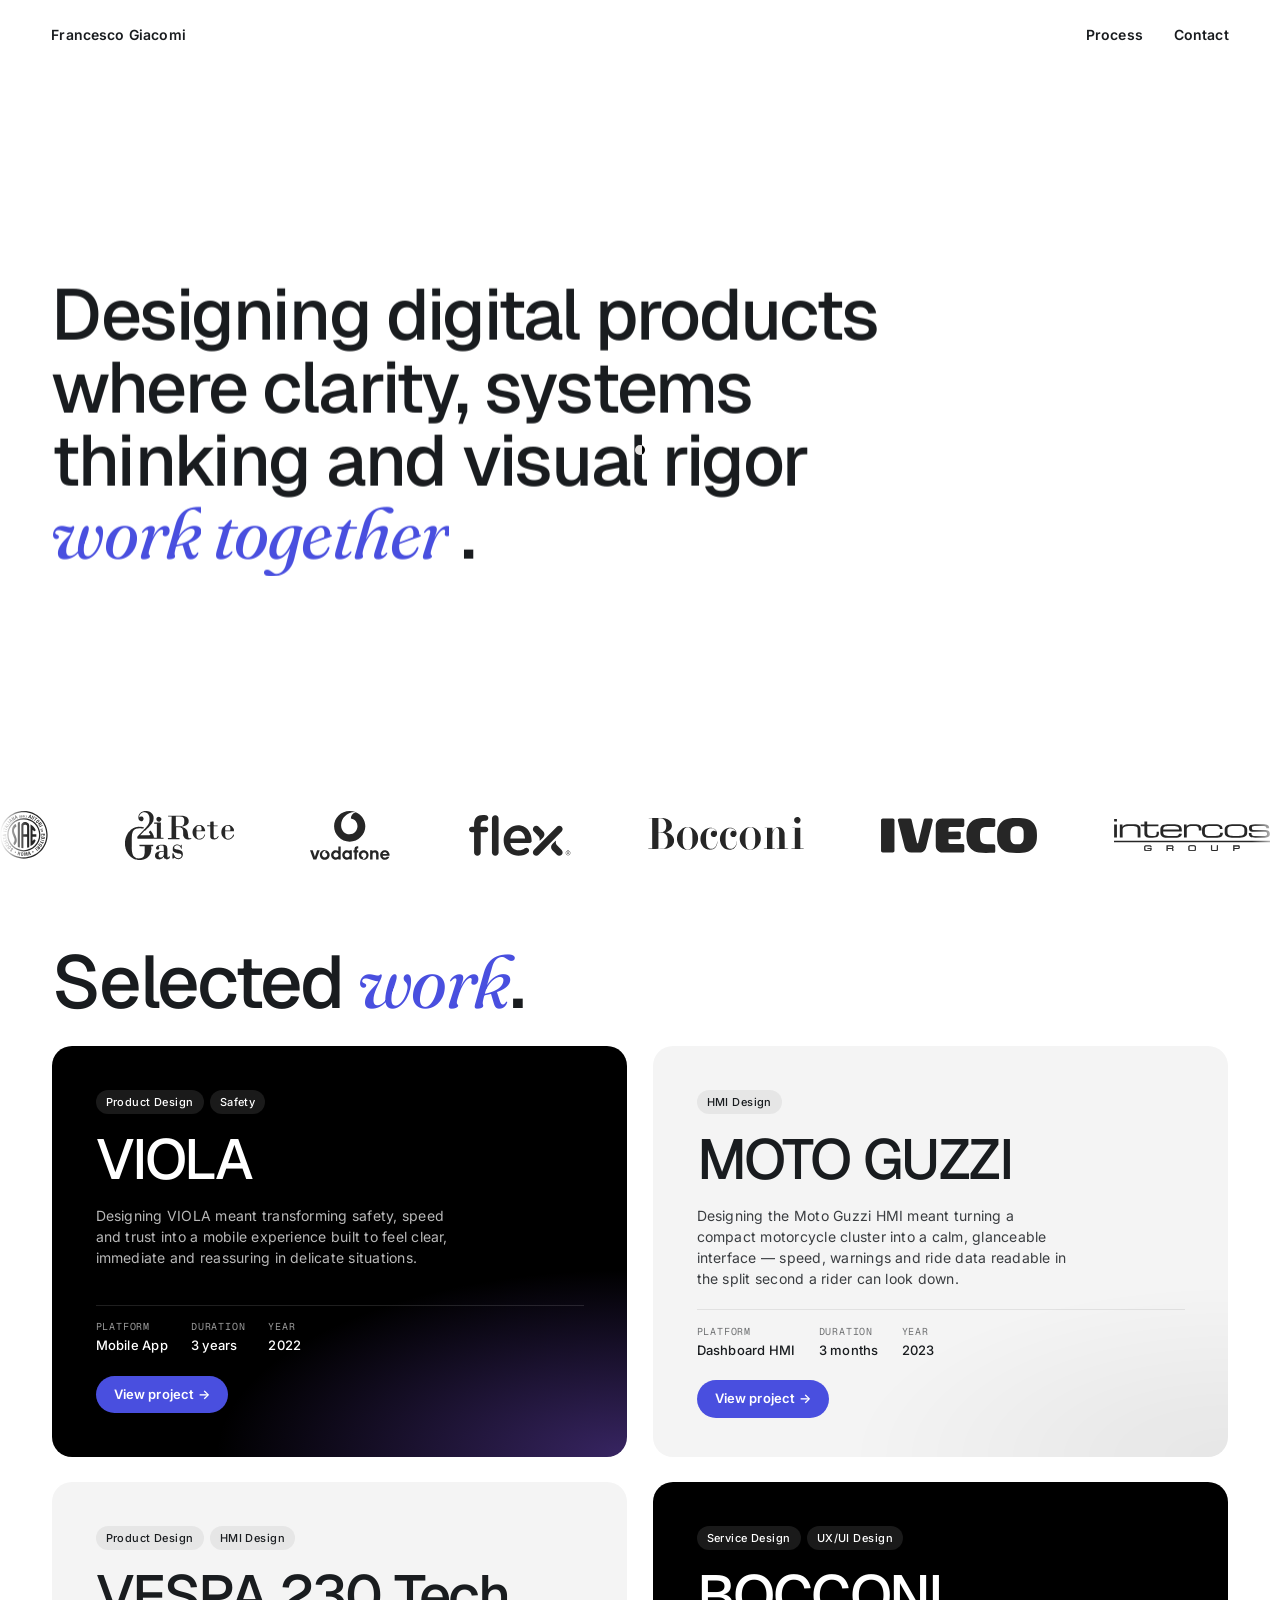
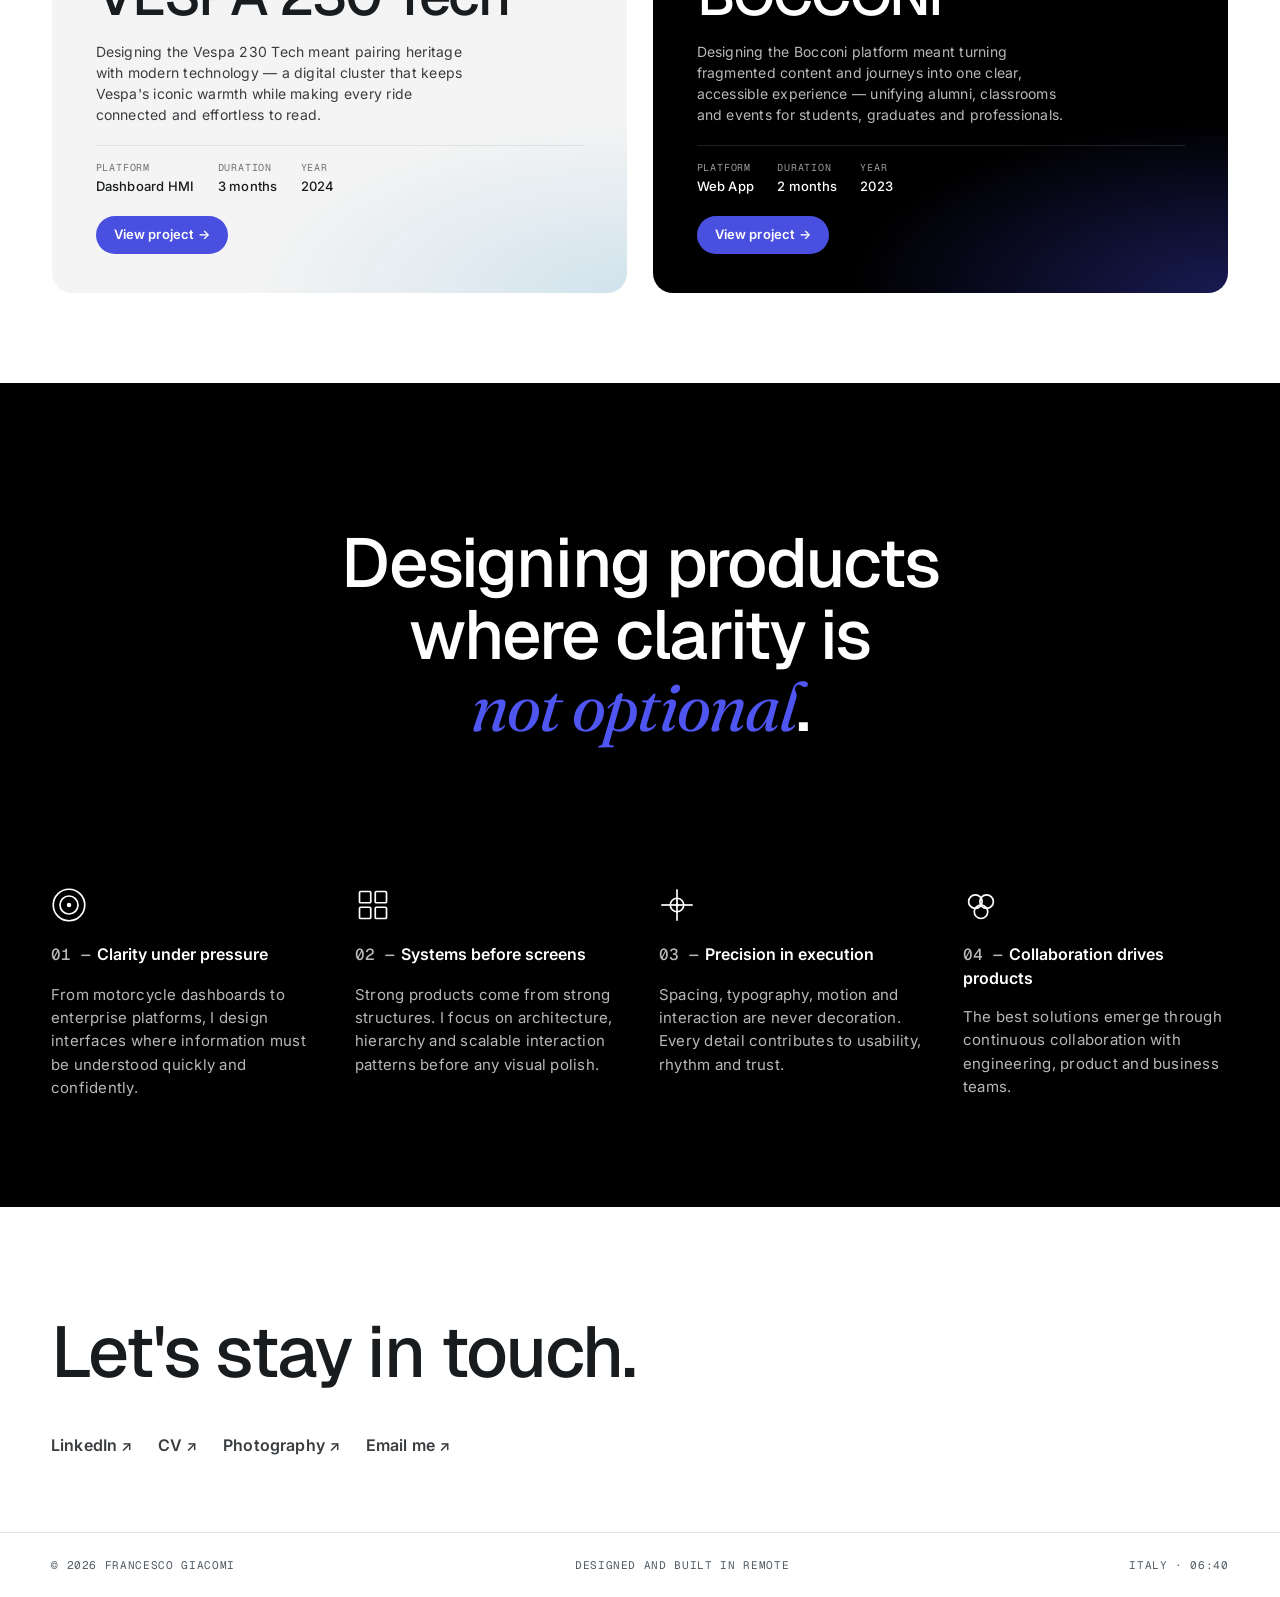
==== index.html @ 3ba77391 "VIOLA: keep title parallax, align block to context left margin, cache-bust CSS https://claude.ai/cod" ====
<!doctype html>
<html lang="en">
<head>
  <meta charset="utf-8" />
  <meta name="viewport" content="width=device-width, initial-scale=1, viewport-fit=cover" />
  <meta name="theme-color" content="#FFFFFF" />
  <title>Francesco Giacomi — Product & UX/UI Designer</title>
  <meta name="description" content="Francesco Giacomi — Product, UX & UI Designer. Designing digital products where clarity, systems thinking and visual rigor work together." />
  <link rel="preconnect" href="https://fonts.googleapis.com" />
  <link rel="preconnect" href="https://fonts.gstatic.com" crossorigin />
  <link href="https://fonts.googleapis.com/css2?family=Geist:wght@400;500;600;700&family=Geist+Mono:wght@400;500;600&family=Inter:wght@400;500;600;700&family=Fraunces:ital,opsz,wght@1,9..144,400;1,9..144,500&display=swap" rel="stylesheet" />
  <link rel="stylesheet" href="assets/css/styles.css?v=3" />
</head>
<body>
  <div class="cursor" id="cursor" aria-hidden="true">
    <span class="cursor__dot"></span>
    <span class="cursor__ring"></span>
  </div>

  <a class="skip-link" href="#work">Skip to content</a>

  <header class="site-header">
    <a class="brand" href="#top" data-cursor="hover">Francesco Giacomi</a>

    <nav class="nav" aria-label="Primary">
      <a href="#about" data-cursor="hover">Process</a>
      <a href="#contact" data-cursor="hover">Contact</a>
    </nav>
  </header>

  <main id="top">

    <!-- ========== HERO (titolo + clients + scroll indicator) ========== -->
    <section class="hero" aria-labelledby="hero-title">
      <div class="hero__top">
        <h1 class="hero__title" id="hero-title" data-reveal>
          <span class="line">
            <span class="word" style="--i:0"><span class="word__inner">Designing</span></span>
            <span class="word" style="--i:1"><span class="word__inner">digital</span></span>
            <span class="word" style="--i:2"><span class="word__inner">products</span></span>
          </span>
          <span class="line">
            <span class="word" style="--i:3"><span class="word__inner">where</span></span>
            <span class="word" style="--i:4"><span class="word__inner">clarity,</span></span>
            <span class="word" style="--i:5"><span class="word__inner">systems</span></span>
          </span>
          <span class="line">
            <span class="word" style="--i:6"><span class="word__inner">thinking</span></span>
            <span class="word" style="--i:7"><span class="word__inner">and</span></span>
            <span class="word" style="--i:8"><span class="word__inner">visual</span></span>
            <span class="word" style="--i:9"><span class="word__inner">rigor</span></span>
          </span>
          <span class="line">
            <em>
              <span class="word" style="--i:10"><span class="word__inner">work</span></span>
              <span class="word" style="--i:11"><span class="word__inner">together</span></span>
            </em><span class="word" style="--i:12"><span class="word__inner">.</span></span>
          </span>
        </h1>
      </div>

      <!-- Clients ticker — first list is the canonical one (a11y),
           the second is aria-hidden duplicate that powers the seamless loop. -->
      <div class="clients" aria-label="Selected clients">
        <div class="clients__track">
          <ul class="clients__list">
            <li data-client="siae"><span>SIAE</span></li>
            <li data-client="2i-rete-gas"><span>2i Rete Gas</span></li>
            <li data-client="vodafone"><span>Vodafone</span></li>
            <li data-client="flex"><span>Flex</span></li>
            <li data-client="bocconi"><span>Bocconi</span></li>
            <li data-client="iveco"><span>IVECO</span></li>
            <li data-client="intercos"><span>Intercos</span></li>
            <li data-client="piaggio"><span>Piaggio</span></li>
            <li data-client="ferrari"><span>Ferrari</span></li>
          </ul>
          <ul class="clients__list" aria-hidden="true">
            <li data-client="siae"><span>SIAE</span></li>
            <li data-client="2i-rete-gas"><span>2i Rete Gas</span></li>
            <li data-client="vodafone"><span>Vodafone</span></li>
            <li data-client="flex"><span>Flex</span></li>
            <li data-client="bocconi"><span>Bocconi</span></li>
            <li data-client="iveco"><span>IVECO</span></li>
            <li data-client="intercos"><span>Intercos</span></li>
            <li data-client="piaggio"><span>Piaggio</span></li>
            <li data-client="ferrari"><span>Ferrari</span></li>
          </ul>
        </div>
      </div>
    </section>

    <!-- ========== SELECTED WORKS — sticky title, cards scroll past ========== -->
    <section class="section section--works" id="work" aria-labelledby="works-title">
      <header class="works__head">
        <h2 class="works__title" id="works-title" data-reveal>
          Selected <em>work</em>.
        </h2>
      </header>

      <ul class="works" role="list">
        <li class="work work--dark work--viola work--reveal" data-reveal>
          <a class="work__link" href="projects/viola.html" data-cursor="hover">
            <div class="work__content">
              <div class="work__head">
                <div class="work__chips">
                  <span class="work__chip">Product Design</span>
                  <span class="work__chip">Safety</span>
                </div>
                <h3 class="work__title">VIOLA</h3>
                <p class="work__desc">
                  Designing VIOLA meant transforming safety, speed and
                  trust into a mobile experience built to feel clear,
                  immediate and reassuring in delicate situations.
                </p>
              </div>
              <div class="work__foot">
                <dl class="work__meta">
                  <div><dt>Platform</dt><dd>Mobile App</dd></div>
                  <div><dt>Duration</dt><dd>3 years</dd></div>
                  <div><dt>Year</dt><dd>2022</dd></div>
                </dl>
                <span class="work__cta">View project →</span>
              </div>
            </div>
            <div class="work__device work__device--reveal" aria-hidden="true">
              <span class="reveal-glow"></span>
              <img src="assets/img/projects/viola-3d.webp" alt="" class="reveal-img" />
            </div>
          </a>
        </li>

        <li class="work work--light work--guzzi work--reveal" data-reveal>
          <a class="work__link" href="#" data-cursor="hover">
            <div class="work__content">
              <div class="work__head">
                <div class="work__chips">
                  <span class="work__chip">HMI Design</span>
                </div>
                <h3 class="work__title">MOTO GUZZI</h3>
                <p class="work__desc">
                  Designing the Moto Guzzi HMI meant turning a compact
                  motorcycle cluster into a calm, glanceable interface —
                  speed, warnings and ride data readable in the split
                  second a rider can look down.
                </p>
              </div>
              <div class="work__foot">
                <dl class="work__meta">
                  <div><dt>Platform</dt><dd>Dashboard HMI</dd></div>
                  <div><dt>Duration</dt><dd>3 months</dd></div>
                  <div><dt>Year</dt><dd>2023</dd></div>
                </dl>
                <span class="work__cta">View project →</span>
              </div>
            </div>
            <div class="work__device work__device--reveal" aria-hidden="true">
              <img src="assets/img/projects/guzzi.webp" alt="" class="reveal-img reveal-img--cover"
                   onerror="this.style.display='none'" />
              <span class="reveal-smoke"></span>
              <span class="reveal-smoke reveal-smoke--2"></span>
            </div>
          </a>
        </li>

        <li class="work work--light work--vespa work--reveal" data-reveal>
          <a class="work__link" href="#" data-cursor="hover">
            <div class="work__content">
              <div class="work__head">
                <div class="work__chips">
                  <span class="work__chip">Product Design</span>
                  <span class="work__chip">HMI Design</span>
                </div>
                <h3 class="work__title">VESPA 230 Tech</h3>
                <p class="work__desc">
                  Designing the Vespa 230 Tech meant pairing heritage with
                  modern technology — a digital cluster that keeps Vespa's
                  iconic warmth while making every ride connected and
                  effortless to read.
                </p>
              </div>
              <div class="work__foot">
                <dl class="work__meta">
                  <div><dt>Platform</dt><dd>Dashboard HMI</dd></div>
                  <div><dt>Duration</dt><dd>3 months</dd></div>
                  <div><dt>Year</dt><dd>2024</dd></div>
                </dl>
                <span class="work__cta">View project →</span>
              </div>
            </div>
            <div class="work__device work__device--reveal" aria-hidden="true">
              <img src="assets/img/projects/vespa.webp" alt="" class="reveal-img reveal-img--cover"
                   onerror="this.style.display='none'" />
              <span class="reveal-smoke"></span>
              <span class="reveal-smoke reveal-smoke--2"></span>
            </div>
          </a>
        </li>

        <li class="work work--dark work--bocconi work--reveal" data-reveal>
          <a class="work__link" href="#" data-cursor="hover">
            <div class="work__content">
              <div class="work__head">
                <div class="work__chips">
                  <span class="work__chip">Service Design</span>
                  <span class="work__chip">UX/UI Design</span>
                </div>
                <h3 class="work__title">BOCCONI</h3>
                <p class="work__desc">
                  Designing the Bocconi platform meant turning fragmented
                  content and journeys into one clear, accessible
                  experience — unifying alumni, classrooms and events for
                  students, graduates and professionals.
                </p>
              </div>
              <div class="work__foot">
                <dl class="work__meta">
                  <div><dt>Platform</dt><dd>Web App</dd></div>
                  <div><dt>Duration</dt><dd>2 months</dd></div>
                  <div><dt>Year</dt><dd>2023</dd></div>
                </dl>
                <span class="work__cta">View project →</span>
              </div>
            </div>
            <div class="work__device work__device--reveal" aria-hidden="true">
              <span class="reveal-smoke reveal-smoke--back"></span>
              <span class="reveal-smoke reveal-smoke--back reveal-smoke--2"></span>
              <img src="assets/img/projects/bocconi.webp" alt="" class="reveal-img reveal-img--wide"
                   onerror="this.style.display='none'" />
            </div>
          </a>
        </li>
      </ul>
    </section>

    <!-- ========== PROCESS — Designing products where clarity is not optional ========== -->
    <section class="section section--studio" id="about" aria-labelledby="studio-title">
      <header class="studio__head">
        <h2 class="studio__title" id="studio-title" data-reveal>
          Designing products<br>
          where clarity is<br>
          <em>not optional</em>.
        </h2>
      </header>

      <ol class="process" role="list" id="process">
        <li class="process__step" data-reveal>
          <span class="process__icon" aria-hidden="true">
            <svg viewBox="0 0 32 32" fill="none" stroke="currentColor" stroke-width="1.5">
              <circle cx="16" cy="16" r="14"/>
              <circle cx="16" cy="16" r="8"/>
              <circle cx="16" cy="16" r="2" fill="currentColor" stroke="none"/>
            </svg>
          </span>
          <h3><span class="process__num">01 —</span> Clarity under pressure</h3>
          <p>From motorcycle dashboards to enterprise platforms, I design
            interfaces where information must be understood quickly and
            confidently.</p>
        </li>

        <li class="process__step" data-reveal>
          <span class="process__icon" aria-hidden="true">
            <svg viewBox="0 0 32 32" fill="none" stroke="currentColor" stroke-width="1.5">
              <rect x="4" y="4" width="10" height="10" rx="1"/>
              <rect x="18" y="4" width="10" height="10" rx="1"/>
              <rect x="4" y="18" width="10" height="10" rx="1"/>
              <rect x="18" y="18" width="10" height="10" rx="1"/>
            </svg>
          </span>
          <h3><span class="process__num">02 —</span> Systems before screens</h3>
          <p>Strong products come from strong structures. I focus on
            architecture, hierarchy and scalable interaction patterns
            before any visual polish.</p>
        </li>

        <li class="process__step" data-reveal>
          <span class="process__icon" aria-hidden="true">
            <svg viewBox="0 0 32 32" fill="none" stroke="currentColor" stroke-width="1.5">
              <line x1="2" y1="16" x2="30" y2="16"/>
              <line x1="16" y1="2" x2="16" y2="30"/>
              <circle cx="16" cy="16" r="6"/>
              <circle cx="16" cy="16" r="1.5" fill="currentColor" stroke="none"/>
            </svg>
          </span>
          <h3><span class="process__num">03 —</span> Precision in execution</h3>
          <p>Spacing, typography, motion and interaction are never
            decoration. Every detail contributes to usability, rhythm
            and trust.</p>
        </li>

        <li class="process__step" data-reveal>
          <span class="process__icon" aria-hidden="true">
            <svg viewBox="0 0 32 32" fill="none" stroke="currentColor" stroke-width="1.5">
              <circle cx="11" cy="13" r="6"/>
              <circle cx="21" cy="13" r="6"/>
              <circle cx="16" cy="22" r="6"/>
            </svg>
          </span>
          <h3><span class="process__num">04 —</span> Collaboration drives products</h3>
          <p>The best solutions emerge through continuous collaboration
            with engineering, product and business teams.</p>
        </li>
      </ol>

    </section>

    <!-- ========== CONTACT ========== -->
    <section class="stay" id="contact" aria-labelledby="stay-title">
      <h2 class="stay__title" id="stay-title" data-reveal>
        Let's stay in touch.
      </h2>
      <ul class="stay__links" role="list" data-reveal>
        <li>
          <a href="https://www.linkedin.com/in/francesco-giacomi/"
             target="_blank" rel="noopener noreferrer"
             data-cursor="hover">LinkedIn <span aria-hidden="true">↗</span></a>
        </li>
        <li>
          <a href="assets/cv/CV-FrancescoGiacomi.pdf"
             target="_blank" rel="noopener"
             data-cursor="hover">CV <span aria-hidden="true">↗</span></a>
        </li>
        <li>
          <!-- TODO: replace with the photography site URL when ready -->
          <a href="#"
             target="_blank" rel="noopener noreferrer"
             data-cursor="hover">Photography <span aria-hidden="true">↗</span></a>
        </li>
        <li>
          <a href="mailto:francescogiacomi1@gmail.com"
             data-cursor="hover">Email me <span aria-hidden="true">↗</span></a>
        </li>
      </ul>
    </section>
  </main>

  <footer class="footer">
    <div class="footer__row">
      <span>© 2026 Francesco Giacomi</span>
      <span>Designed and built in remote</span>
      <span class="footer__time" id="footerTime">—</span>
    </div>
  </footer>

  <script src="assets/js/script.js" defer></script>
</body>
</html>
---- assets/css/styles.css ----
/* ============================================================
   Francesco Giacomi — Portfolio
   Design tokens — Revolut DS (hybrid)
   ============================================================ */
:root {
  /* --- Surface (Revolut two-mode canvas) --- */
  --canvas-light:    #FFFFFF;
  --canvas-dark:     #000000;
  --surface-soft:    #F4F4F4;
  --surface-card:    #FFFFFF;
  --surface-deep:    #0A0A0A;
  --surface-elev:    #16181A;

  /* --- Brand accent (cobalt-violet) --- */
  --primary:         #494FDF;
  --primary-bright:  #4F55F1;
  --primary-deep:    #3A40C4;
  --on-primary:      #FFFFFF;

  /* --- Text (warm ink, not pure black) --- */
  --ink:             #191C1F;
  --body:            #1F2226;
  --charcoal:        #3A3D40;
  --mute:            #505A63;
  --stone:           #8D969E;
  --faint:           #C9C9CD;
  --on-dark:         #FFFFFF;
  --on-dark-mute:    rgba(255,255,255,0.72);

  /* --- Hairlines --- */
  --hairline-light:  #E2E2E7;
  --hairline-dark:   rgba(255,255,255,0.12);
  --hairline-strong: #191C1F;

  /* --- Page-level aliases (back-compat with components below) --- */
  --bg:              var(--canvas-light);
  --bg-dark:         var(--canvas-dark);
  --ink-soft:        var(--charcoal);
  --ink-mute:        var(--mute);
  --line:            var(--hairline-strong);
  --line-soft:       var(--hairline-light);
  --accent:          var(--primary);
  --on-dark-soft:    var(--on-dark-mute);

  /* --- Typography (Aeonik Pro → Geist; body Inter) --- */
  --f-display:       "Geist", "Inter", -apple-system, "Helvetica Neue", Arial, sans-serif;
  --f-sans:          "Inter", -apple-system, BlinkMacSystemFont, "Helvetica Neue", Arial, sans-serif;
  --f-mono:          "Geist Mono", ui-monospace, SFMono-Regular, Menlo, monospace;
  --f-serif:         "Fraunces", "Times New Roman", serif; /* italic em only */

  /* --- Radius (Revolut) --- */
  --r-none:          0px;
  --r-sm:            8px;
  --r-md:            12px;
  --r-lg:            20px;
  --r-xl:            28px;
  --r-full:          9999px;
  --radius:          var(--r-lg);

  /* --- Spacing (Revolut) --- */
  --s-xxs:           4px;
  --s-xs:            6px;
  --s-sm:            8px;
  --s-md:            14px;
  --s-lg:            16px;
  --s-xl:            24px;
  --s-xxl:           32px;
  --s-xxxl:          48px;
  --s-block:         80px;
  --s-section:       88px;
  --s-band:          120px;

  /* --- Layout --- */
  --maxw:            1440px;
  --gutter:          clamp(20px, 4vw, 56px);

  /* --- Motion --- */
  --ease:            cubic-bezier(.2, .7, .2, 1);
  --ease-out:        cubic-bezier(.16, 1, .3, 1);
  --dur:             .6s;
}

*, *::before, *::after { box-sizing: border-box; }

html {
  -webkit-text-size-adjust: 100%;
  scroll-behavior: smooth;
  background: var(--canvas-light);
}

@media (prefers-reduced-motion: reduce) {
  html { scroll-behavior: auto; }
}

body {
  margin: 0;
  font-family: var(--f-sans);
  font-size: 16px;
  line-height: 1.5;
  letter-spacing: 0.24px;
  color: var(--body);
  background: var(--canvas-light);
  -webkit-font-smoothing: antialiased;
  -moz-osx-font-smoothing: grayscale;
  overflow-x: hidden;
}

@media (hover: hover) and (pointer: fine) {
  html, body, a, button, [role="button"] { cursor: none; }
}

img, svg { display: block; max-width: 100%; }

a {
  color: inherit;
  text-decoration: none;
}

::selection {
  background: var(--ink);
  color: var(--bg);
}

.skip-link {
  position: absolute;
  left: -9999px;
  top: 0;
  background: var(--ink);
  color: var(--bg);
  padding: 12px 16px;
  z-index: 999;
}
.skip-link:focus { left: 8px; top: 8px; }

/* ============================================================
   Custom cursor
   ============================================================ */
.cursor {
  position: fixed;
  top: 0;
  left: 0;
  pointer-events: none;
  z-index: 9999;
  mix-blend-mode: difference;
  will-change: transform;
}

.cursor__dot,
.cursor__ring {
  position: absolute;
  top: 0; left: 0;
  border-radius: 999px;
  transform: translate(-50%, -50%);
  background: #FFFFFF;
  transition: width var(--dur) var(--ease-out),
              height var(--dur) var(--ease-out),
              background var(--dur) var(--ease-out),
              opacity var(--dur) var(--ease-out);
}

.cursor__dot {
  width: 10px;
  height: 10px;
}

.cursor__ring {
  width: 0; height: 0;
  background: transparent;
  border: 1.5px solid #FFFFFF;
  opacity: 0;
}

.cursor.is-hover .cursor__dot {
  width: 0;
  height: 0;
  opacity: 0;
}
.cursor.is-hover .cursor__ring {
  width: 56px;
  height: 56px;
  opacity: 1;
}

.cursor.is-hidden { opacity: 0; }

@media (hover: none), (pointer: coarse) {
  .cursor { display: none; }
}
@media (prefers-reduced-motion: reduce) {
  .cursor__dot, .cursor__ring { transition: none; }
}

/* ============================================================
   Header
   ============================================================ */
.site-header {
  position: fixed;
  top: 0; left: 0; right: 0;
  z-index: 50;
  display: flex;
  align-items: center;
  justify-content: space-between;
  padding: 16px var(--gutter);
  background: color-mix(in srgb, var(--canvas-light) 80%, transparent);
  backdrop-filter: saturate(180%) blur(14px);
  -webkit-backdrop-filter: saturate(180%) blur(14px);
  border-bottom: 1px solid transparent;
  transition: border-color var(--dur) var(--ease), background var(--dur) var(--ease);
}

.site-header.is-scrolled {
  border-bottom-color: var(--hairline-light);
}

.brand {
  font-family: var(--f-sans);
  font-weight: 600;
  font-size: 14px;
  letter-spacing: 0.16px;
  color: var(--ink);
}

.nav {
  display: flex;
  align-items: center;
  gap: clamp(16px, 2.4vw, 36px);
  font-family: var(--f-sans);
  font-weight: 600;
  font-size: 14px;
  letter-spacing: 0.16px;
  color: var(--ink);
}
.nav a {
  position: relative;
  padding: 8px 0;
}
.nav a:not(.nav__cta)::after {
  content: "";
  position: absolute;
  left: 0; right: 0; bottom: 4px;
  height: 1px;
  background: var(--ink);
  transform: scaleX(0);
  transform-origin: left center;
  transition: transform .4s var(--ease-out);
}
.nav a:not(.nav__cta):hover::after { transform: scaleX(1); }

.nav__cta {
  padding: 10px 18px;
  background: var(--canvas-dark);
  color: var(--on-dark);
  border-radius: var(--r-full);
  font-family: var(--f-sans);
  font-weight: 600;
  font-size: 13px;
  letter-spacing: 0.16px;
  text-transform: none;
  transition: background .3s var(--ease-out), transform .3s var(--ease-out);
}
.nav__cta:hover { background: var(--primary); transform: translateY(-1px); }

@media (max-width: 640px) {
  .brand__name { display: none; }
  .nav a:not(.nav__cta) { display: none; }
}

/* ============================================================
   Hero — single-viewport: title (top) + clients (bottom)
   ============================================================ */
.hero {
  position: relative;
  min-height: 100svh;
  /* Padding-top ~= header height so the title centers in the 1fr row
     between header-bottom and the clients ticker, not below a big
     padding cushion. */
  padding: clamp(64px, 7vh, 84px) var(--gutter) clamp(28px, 4vh, 56px);
  display: grid;
  grid-template-rows: 1fr auto;
  row-gap: clamp(32px, 5vh, 64px);
  max-width: var(--maxw);
  margin: 0 auto;
}

.hero__top {
  display: flex;
  flex-direction: column;
  justify-content: center;
}

.hero__title {
  font-family: var(--f-display);
  font-weight: 500;
  font-size: clamp(36px, 5.6vw, 88px);
  line-height: 1.02;
  letter-spacing: -0.025em;
  margin: 0;
  color: var(--ink);
  max-width: 18ch;
}
.hero__title em {
  font-family: var(--f-serif);
  font-style: italic;
  font-weight: 400;
  color: var(--primary);
  letter-spacing: -0.015em;
}

/* ----------- Hero title: word-by-word "text rise" reveal ----------- */
/* Override the generic [data-reveal] — title runs its own per-word stagger */
.hero__title[data-reveal] {
  opacity: 1;
  transform: none;
  transition: none;
}

.hero__title .line {
  display: block;
}

.hero__title .word {
  /* overflow:hidden clips the inner translate; padding/margin trick keeps
     italic descenders (y, g) from being cut. */
  display: inline-block;
  overflow: hidden;
  padding: 0.08em 0;
  margin: -0.08em 0;
  vertical-align: bottom;
}
.hero__title .word__inner {
  display: inline-block;
  transform: translateY(110%);
  transition: transform 0.95s var(--ease-out);
  will-change: transform;
  /* Stagger — each word picks its delay from its --i index */
  transition-delay: calc(var(--i, 0) * 0.055s + 0.1s);
}
.hero__title.is-in .word__inner {
  transform: translateY(0);
}

/* "work together" already enters in primary blue + italic serif;
   it rises word-by-word like the rest, just visually emphasized. */
.hero__title em {
  font-style: italic;
  font-family: var(--f-serif);
  color: var(--primary);
}
.hero__title em .word__inner {
  font-style: italic;
  font-family: var(--f-serif);
  color: var(--primary);
}

@media (prefers-reduced-motion: reduce) {
  .hero__title .word__inner {
    transform: none;
    transition: none;
  }
}

/* ----------- Clients ticker: infinite, slow, edge-faded ----------- */
.clients {
  /* Lift the whole row 24px closer to the title */
  margin-top: -24px;
  /* Full-bleed: break out of the hero's 1440px max-width so the row
     spans the full viewport on wide displays. */
  width: 100vw;
  margin-left: calc(50% - 50vw);
  margin-right: calc(50% - 50vw);
  overflow: hidden;
  /* Editorial edge fade — tight 28px zone so logos read close to the margin */
  -webkit-mask-image: linear-gradient(90deg, transparent 0, #000 28px, #000 calc(100% - 28px), transparent 100%);
          mask-image: linear-gradient(90deg, transparent 0, #000 28px, #000 calc(100% - 28px), transparent 100%);
}

.clients__track {
  display: flex;
  width: max-content;
  animation: clientsTicker 60s linear infinite;
  will-change: transform;
}
.clients:hover .clients__track,
.clients:focus-within .clients__track {
  animation-play-state: paused;
}

.clients__list {
  display: flex;
  align-items: center;
  list-style: none;
  margin: 0;
  padding: 0;
  flex-shrink: 0;
  gap: clamp(48px, 6vw, 88px);
  padding-right: clamp(48px, 6vw, 88px); /* maintain rhythm across the seam */
}

.clients__list li {
  flex: 0 0 auto;
  display: inline-flex;
  align-items: center;
  justify-content: center;
  height: clamp(58px, 6.5vh, 85px);
}

.clients__list li span {
  font-family: var(--f-display);
  font-weight: 500;
  font-size: clamp(24px, 2.7vw, 40px);
  letter-spacing: -0.015em;
  color: var(--charcoal);
  white-space: nowrap;
  opacity: .88;
  transition: color .3s var(--ease-out), opacity .3s var(--ease-out);
}
.clients__list li:hover span { color: var(--ink); opacity: 1; }

.clients__list li img {
  /* Force the rendered height — SVGs in /assets/img/clients have
     intrinsic width/height attributes that the browser would otherwise
     use as the "natural" size, ignoring max-height. */
  height: clamp(37px, 5.4vh, 75px);
  width: auto;
  max-width: clamp(153px, 14.4vw, 247px);
  object-fit: contain;
  filter: grayscale(1);
  opacity: .85;
  transition: filter .3s var(--ease-out), opacity .3s var(--ease-out);
}
.clients__list li:hover img { filter: grayscale(0); opacity: 1; }

/* Per-brand visual balance: trim marks that read heavier than the row */
.clients__list li[data-client="flex"] img,
.clients__list li[data-client="bocconi"] img,
.clients__list li[data-client="intercos"] img,
.clients__list li[data-client="iveco"] img,
.clients__list li[data-client="ferrari"] img {
  height: clamp(31px, 4.6vh, 64px);
  max-width: clamp(130px, 12.2vw, 210px);
}

@keyframes clientsTicker {
  from { transform: translate3d(0, 0, 0); }
  to   { transform: translate3d(-50%, 0, 0); }
}

@media (max-width: 760px) {
  .clients__list { gap: 40px; padding-right: 40px; }
  .clients__list li { height: clamp(42px, 5.4vh, 60px); }
  .clients__list li img { height: clamp(29px, 3.6vh, 46px); max-width: 143px; }
  .clients__list li span { font-size: clamp(18px, 4vw, 24px); }
  .clients__list li[data-client="flex"] img,
  .clients__list li[data-client="bocconi"] img,
  .clients__list li[data-client="intercos"] img,
  .clients__list li[data-client="iveco"] img,
  .clients__list li[data-client="ferrari"] img {
    height: clamp(25px, 3vh, 39px); max-width: 122px;
  }
}

@media (prefers-reduced-motion: reduce) {
  .clients__track { animation: none; }
  .clients { overflow: visible; -webkit-mask-image: none; mask-image: none; }
  .clients__list[aria-hidden="true"] { display: none; }
  .clients__list { flex-wrap: wrap; justify-content: center; }
}

/* Header-offset for smooth anchor navigation (About/Contact links) */
.hero,
.section--works,
.section--studio,
.stay {
  scroll-margin-top: 72px;
}

/* ============================================================
   Section
   ============================================================ */
.section {
  padding: clamp(80px, 14vh, 160px) var(--gutter);
  max-width: var(--maxw);
  margin: 0 auto;
}
.section--dark {
  background: var(--canvas-dark);
  color: var(--on-dark);
  max-width: none;
  margin: 0;
  padding-left: var(--gutter);
  padding-right: var(--gutter);
}
.section--dark > * { max-width: var(--maxw); margin-left: auto; margin-right: auto; }
.section--dark .label,
.section--dark .section__index,
.section--dark .section__lede { color: var(--on-dark-mute); }
.section--dark .section__title { color: var(--on-dark); }
.section--dark .section__head { border-bottom-color: var(--hairline-dark); }

.section__head {
  display: grid;
  grid-template-columns: 1fr 2fr;
  gap: clamp(24px, 4vw, 80px);
  align-items: end;
  padding-bottom: clamp(48px, 8vh, 96px);
  border-bottom: 1px solid var(--line-soft);
  margin-bottom: clamp(48px, 8vh, 96px);
}
.section--dark .section__head { border-bottom-color: #222; }
@media (max-width: 880px) {
  .section__head { grid-template-columns: 1fr; gap: 24px; }
}

.section__index {
  font-family: var(--f-mono);
  font-size: 12px;
  letter-spacing: 0.1em;
  text-transform: uppercase;
  color: var(--ink-mute);
  margin: 0;
}

.section__title {
  font-family: var(--f-display);
  font-weight: 500;
  font-size: clamp(32px, 5vw, 80px);
  line-height: 1.0;
  letter-spacing: -0.02em;
  margin: 12px 0 0;
  color: var(--ink);
}
.section__title em {
  font-family: var(--f-serif);
  font-style: italic;
  font-weight: 400;
  color: var(--primary);
}

.section__lede {
  font-size: clamp(15px, 1.3vw, 19px);
  line-height: 1.55;
  color: var(--ink-soft);
  max-width: 56ch;
  margin: 0;
}

/* ============================================================
   Selected Works — Apple-style 2-col grid
   ============================================================ */
.section--works {
  position: relative;
  max-width: min(1720px, calc(100% - 40px));
  margin: 0 auto;
  padding: 0 clamp(20px, 2.5vw, 40px);
  /* This is the sticky context — title sticks inside this section,
     unsticks once the section ends. */
}

/* Sticky title — pinned at top with a solid page-coloured background.
   Visually identical to "no bg" since the page is also canvas-light,
   but it gives the title a stable opaque box that fully hides any
   pixel that scrolls beneath it (no flicker / no perceived "step"). */
.works__head {
  position: sticky;
  top: clamp(56px, 8vh, 80px);
  z-index: 5;
  padding: clamp(28px, 5vh, 56px) 0 clamp(20px, 3vh, 32px);
  background: var(--canvas-light);
}
.works__title {
  font-family: var(--f-display);
  font-weight: 500;
  /* Slightly smaller than before so it doesn't dominate while sticky */
  font-size: clamp(40px, 5.8vw, 96px);
  line-height: 0.98;
  letter-spacing: -0.035em;
  margin: 0;
  color: var(--ink);
}
.works__title em {
  font-family: var(--f-serif);
  font-style: italic;
  font-weight: 400;
  color: var(--primary);
  letter-spacing: -0.02em;
}

/* 2x2 grid of cards — two side-by-side, two rows */
.works {
  list-style: none;
  padding: 0 0 clamp(60px, 10vh, 120px);
  margin: 0;
  display: grid;
  grid-template-columns: repeat(2, 1fr);
  gap: clamp(16px, 2vw, 28px);
}
@media (max-width: 760px) {
  .works { grid-template-columns: 1fr; }
}

.work {
  position: relative;
  overflow: hidden;
  border-radius: var(--r-lg);
  aspect-ratio: 7 / 5;
  background: var(--surface-soft);
  transition: transform .5s var(--ease-out);
  will-change: mask-image, -webkit-mask-image;
}
.work--dark  { background: var(--canvas-dark);  color: var(--on-dark); }
.work--light { background: var(--surface-soft); color: var(--ink); }

/* Per-project accent tints — subtle gradient overlay */
.work--viola {
  background: radial-gradient(110% 70% at 100% 100%, rgba(139,92,246,.40) 0%, transparent 65%), var(--canvas-dark);
}
.work--orbit { background: radial-gradient(110% 70% at 100% 100%, rgba(0,123,194,.18) 0%, transparent 60%), var(--surface-soft); }
.work--guzzi { background: radial-gradient(110% 70% at 100% 100%, rgba(0,0,0,.06) 0%, transparent 60%), var(--surface-soft); }
.work--vespa { background: radial-gradient(110% 70% at 100% 100%, rgba(0,123,194,.14) 0%, transparent 60%), var(--surface-soft); }

/* Solo card — no device column; content spans the full card width */
.work--solo .work__link { grid-template-columns: 1fr; }
.work--solo .work__title { white-space: nowrap; }
.work--guzzi.work--reveal { --reveal-glow: 150, 160, 180; } /* cool neutral backlight */
.work--hmi   { background: radial-gradient(110% 70% at 100% 100%, rgba(0,168,126,.20) 0%, transparent 60%), var(--surface-soft); }
.work--bocconi { background: radial-gradient(110% 70% at 100% 100%, rgba(58,64,196,.42) 0%, transparent 60%), var(--canvas-dark); }

/* Card internal grid — content left, device right */
.work__link {
  display: grid;
  grid-template-columns: 1.05fr 0.95fr;
  gap: clamp(20px, 2.4vw, 40px);
  height: 100%;
  padding: clamp(28px, 3.4vw, 48px);
  position: relative;
}

.work__content {
  display: flex;
  flex-direction: column;
  gap: clamp(14px, 1.6vw, 22px);
  min-width: 0; /* allow text to wrap inside grid track */
}
.work__head {
  display: flex; flex-direction: column;
  gap: clamp(12px, 1.4vw, 18px);
}
.work__foot {
  margin-top: auto;
  display: flex; flex-direction: column;
  gap: clamp(14px, 1.6vw, 20px);
}

/* Device column — centered visual */
.work__device {
  display: flex;
  align-items: center;
  justify-content: center;
  min-width: 0;
  min-height: 0;
}
.device {
  width: 100%;
  height: auto;
  max-height: 100%;
  color: currentColor;
}
.device--mobile { max-width: clamp(120px, 14vw, 200px); }
.device--laptop { max-width: clamp(220px, 26vw, 360px); }
.device--hmi    { max-width: clamp(220px, 26vw, 360px); }

/* ===== VIOLA card — 3-phase hover: text → (1s) → phone rises in ===== */

/* Card link becomes a single layer; phone overlays absolutely */
.work--reveal { --reveal-glow: 139, 92, 246; } /* default violet (VIOLA) */
.work--reveal .work__link {
  display: block;
  position: relative;
}
.work--reveal .work__content {
  position: relative;
  z-index: 1;
  height: 100%;
  display: flex;
  flex-direction: column;
  /* Phase 1 → fades out on hover (after the dwell delay) */
  transition: opacity .55s var(--ease-out);
}
.work--reveal .work__title { white-space: nowrap; }
.work--reveal .work__link:hover .work__content {
  opacity: 0;
  transition-delay: 1s;
}

/* Media overlay — hidden in phase 1, slides up from the bottom on hover */
.work__device--reveal {
  position: absolute;
  inset: 0;
  z-index: 2;
  display: flex;
  align-items: center;
  justify-content: center;
  overflow: hidden;
  border-radius: inherit;
  opacity: 0;
  pointer-events: none;
  transition: opacity .7s var(--ease-out);
}
.work--reveal .work__link:hover .work__device--reveal {
  opacity: 1;
  transition-delay: 1s;
}

/* Slow-drifting backlight behind the device (hi-tech) */
.reveal-glow {
  position: absolute;
  top: 50%; left: 50%;
  width: 70%;
  aspect-ratio: 1 / 1.2;
  border-radius: 50%;
  background: radial-gradient(circle,
    rgba(var(--reveal-glow), .65) 0%,
    rgba(var(--reveal-glow), .24) 42%,
    transparent 70%);
  filter: blur(46px);
  z-index: 0;
  transform: translate(-50%, -50%);
  animation: revealGlow 9s ease-in-out infinite;
  will-change: transform;
}
@keyframes revealGlow {
  0%, 100% { transform: translate(-60%, -54%) scale(1); }
  33%      { transform: translate(-42%, -46%) scale(1.16); }
  66%      { transform: translate(-56%, -40%) scale(0.92); }
}

.reveal-img {
  position: relative;
  z-index: 1;
  height: 98%;
  width: auto;
  pointer-events: none;
  /* Phase 1 rest: pushed below, out of view */
  transform: translateY(60%);
  transition: transform 1s cubic-bezier(.22, 1, .36, 1);
  filter: drop-shadow(-12px 26px 50px rgba(0, 0, 0, .55));
}
/* Phase 2: glides up into place after the 1s dwell */
.work--reveal .work__link:hover .reveal-img {
  transform: translateY(0);
  transition-delay: 1s;
}

/* Cover media (e.g. the Moto Guzzi photo with its background) fills the
   whole card frame and rises slowly from the bottom. */
.reveal-img--cover {
  position: absolute;
  inset: 0;
  width: 100%;
  height: 100%;
  object-fit: cover;
  object-position: center;
  transform: translateY(100%);
  /* Slower, gentler entrance */
  transition: transform 1.6s cubic-bezier(.16, 1, .3, 1);
  filter: none;
}
.work--reveal .work__link:hover .reveal-img--cover {
  transform: translateY(0);
  transition-delay: 1s;
}

/* Wide media (e.g. the Bocconi laptop) — sized by width, floats + rises */
.reveal-img--wide {
  height: auto;
  width: 96%;
  max-width: 96%;
}

/* Drifting smoke over the photo — visible but soft, rising from the base */
.reveal-smoke {
  position: absolute;
  inset: 0;
  z-index: 3;
  pointer-events: none;
  opacity: 0;
  mix-blend-mode: screen;
  filter: blur(22px);
  transition: opacity 1.4s var(--ease-out);
  background: radial-gradient(42% 34% at 40% 82%,
    rgba(255, 255, 255, .55), rgba(255,255,255,.12) 55%, transparent 75%);
  animation: smokeDrift 15s ease-in-out infinite;
}
.reveal-smoke--2 {
  background: radial-gradient(34% 28% at 64% 76%,
    rgba(255, 255, 255, .40), transparent 72%);
  animation: smokeDrift2 19s ease-in-out infinite;
  filter: blur(26px);
}
/* Smoke rendered BEHIND a transparent floating object (e.g. the laptop) */
.reveal-smoke--back {
  z-index: 0;
  background: radial-gradient(40% 36% at 50% 60%,
    rgba(255, 255, 255, .30), rgba(255,255,255,.08) 55%, transparent 75%);
}
.reveal-smoke--back.reveal-smoke--2 {
  background: radial-gradient(30% 30% at 62% 50%,
    rgba(255, 255, 255, .22), transparent 72%);
}
.work--reveal .work__link:hover .reveal-smoke {
  opacity: 1;
  transition-delay: 1.5s;
}
@keyframes smokeDrift {
  0%, 100% { transform: translate(0, 0) scale(1); }
  50%      { transform: translate(5%, -10%) scale(1.14); }
}
@keyframes smokeDrift2 {
  0%, 100% { transform: translate(0, 0) scale(1); }
  50%      { transform: translate(-6%, -8%) scale(1.16); }
}
@media (prefers-reduced-motion: reduce) {
  .reveal-smoke { animation: none; }
}

@media (prefers-reduced-motion: reduce) {
  .reveal-glow { animation: none; }
  .reveal-img,
  .work--reveal .work__content,
  .work__device--reveal { transition: none; }
}

/* Tablet & below (incl. iPad): single column, flexible height, no hover
   reveal — there's no real hover, and 2-col cards were too cramped. */
@media (max-width: 1024px) {
  .works { grid-template-columns: 1fr; }
  .work {
    aspect-ratio: auto;
    min-height: 0;
  }
  .work__link { grid-template-columns: 1fr; }
  .work__device,
  .work__device--reveal { display: none; }      /* drop the hover media */
  .work--reveal .work__content { opacity: 1; }   /* always show the text */
  /* neutralise the desktop hover-fade if a pointer is present on tablet */
  .work--reveal .work__link:hover .work__content { opacity: 1; }
}

/* Touch devices (iPad / iPhone) at ANY width: never reveal — the hover
   interaction is desktop-pointer only. On touch :hover never fires, so
   the text stays put; we also drop the overlay so nothing can flash. */
@media (hover: none), (pointer: coarse) {
  .work__device--reveal { display: none; }
  .work--reveal .work__link:hover .work__content { opacity: 1; }
}

/* Chips — small pill labels */
.work__chips {
  display: flex;
  flex-wrap: wrap;
  gap: 6px;
}
.work__chip {
  font-family: var(--f-sans);
  font-weight: 500;
  font-size: 11px;
  letter-spacing: 0.04em;
  padding: 4px 10px;
  border-radius: var(--r-full);
  white-space: nowrap;
}
.work--dark  .work__chip { background: rgba(255,255,255,.10); color: var(--on-dark); }
.work--light .work__chip { background: rgba(0,0,0,.06);     color: var(--ink); }

/* Title pushed to fill the breathing space below chips */
.work__title {
  font-family: var(--f-display);
  font-weight: 500;
  font-size: clamp(40px, 4.4vw, 72px);
  line-height: 0.98;
  letter-spacing: -0.03em;
  margin: 0;
}

/* Description */
.work__desc {
  font-family: var(--f-sans);
  font-size: clamp(14px, 1.05vw, 16px);
  line-height: 1.5;
  margin: 0;
  max-width: 42ch;
}
.work--dark  .work__desc { color: var(--on-dark-mute); }
.work--light .work__desc { color: var(--charcoal); }

/* Meta row — Piattaforma · Durata · Anno */
.work__meta {
  display: flex;
  flex-wrap: wrap;
  gap: clamp(16px, 1.8vw, 28px);
  margin: 0;
  margin-top: auto; /* push the meta + cta block to the bottom */
  padding-top: clamp(8px, 1.5vh, 16px);
  border-top: 1px solid;
  width: 100%;
}
.work--dark  .work__meta { border-color: rgba(255,255,255,.12); }
.work--light .work__meta { border-color: rgba(0,0,0,.08); }

.work__meta div { display: flex; flex-direction: column; gap: 2px; }
.work__meta dt {
  font-family: var(--f-mono);
  font-size: 10px;
  letter-spacing: 0.08em;
  text-transform: uppercase;
  opacity: .6;
  margin: 0;
}
.work__meta dd {
  margin: 0;
  font-family: var(--f-sans);
  font-weight: 500;
  font-size: 13px;
}

/* CTA pill */
.work__cta {
  display: inline-flex;
  align-items: center;
  padding: 9px 18px;
  border-radius: var(--r-full);
  font-family: var(--f-sans);
  font-weight: 600;
  font-size: 13px;
  letter-spacing: 0.16px;
  background: var(--primary);
  color: var(--on-primary);
  transition: background .3s var(--ease-out), transform .3s var(--ease-out);
  align-self: flex-start;
}
.work__link:hover .work__cta { background: var(--primary-bright); transform: translateY(-1px); }

.work__link:hover { /* lift the whole card a hair */ }
.work:hover { transform: translateY(-3px); }

@media (max-width: 760px) {
  .work__title { font-size: clamp(40px, 9vw, 64px); }
  .work__meta { gap: 14px; }
}

/* ============================================================
   Process
   ============================================================ */
/* Process steps — Apple-style: icon + title + description, no box */
.process {
  list-style: none;
  padding: 0;
  margin: clamp(40px, 6vh, 72px) 0 0;
  display: grid;
  grid-template-columns: repeat(4, 1fr);
  gap: clamp(24px, 3vw, 48px);
}

.process__step {
  background: transparent;
  border-radius: 0;
  padding: 0;
  min-height: 0;
  display: flex;
  flex-direction: column;
  gap: clamp(14px, 1.8vh, 20px);
}

.process__icon {
  display: inline-flex;
  align-items: center;
  justify-content: flex-start;
  width: 36px;
  height: 36px;
  color: var(--on-dark);
  margin-bottom: 4px;
}
.process__icon svg {
  width: 100%;
  height: 100%;
}

.process__num {
  font-family: var(--f-mono);
  font-weight: 500;
  font-size: inherit;
  letter-spacing: 0;
  color: var(--on-dark-mute);
  margin-right: 2px;
}

.process__step h3 {
  font-family: var(--f-sans);
  font-weight: 600;
  font-size: 16px;
  line-height: 1.4;
  letter-spacing: 0;
  margin: 0;
  color: var(--on-dark);
}

.process__step p {
  margin: 0;
  font-family: var(--f-sans);
  font-size: 15px;
  line-height: 1.55;
  color: var(--on-dark-mute);
  max-width: 38ch;
}

@media (max-width: 980px) {
  .process { grid-template-columns: repeat(2, 1fr); }
}
@media (max-width: 560px) {
  .process { grid-template-columns: 1fr; }
  /* Centre the milestones on phones (icon + text), not left-aligned */
  .process__step { align-items: center; text-align: center; }
  .process__icon { justify-content: center; }
  .process__step p { margin-left: auto; margin-right: auto; }
}

/* Mobile-only: larger main headlines (hero + process) */
@media (max-width: 600px) {
  .hero__title  { font-size: clamp(42px, 11vw, 56px); }
  .studio__title { font-size: clamp(40px, 9.5vw, 50px); }
}

/* ============================================================
   Studio — About + Process fused (dark band)
   ============================================================ */
.section--studio {
  background: var(--canvas-dark);
  color: var(--on-dark);
  max-width: none;
  margin: 0;
  padding-top: clamp(100px, 16vh, 180px);
  padding-bottom: clamp(80px, 12vh, 140px);
}
.section--studio > * {
  max-width: var(--maxw);
  margin-left: auto;
  margin-right: auto;
}

/* Head: centered title with the lede paragraph below, both aligned
   centrally so the section reads as one balanced block. */
.studio__head {
  display: flex;
  flex-direction: column;
  align-items: center;
  text-align: center;
  gap: clamp(28px, 4vh, 48px);
  padding-bottom: clamp(64px, 10vh, 120px);
  max-width: 980px;
  margin-left: auto;
  margin-right: auto;
}

.studio__title {
  font-family: var(--f-display);
  font-weight: 500;
  font-size: clamp(36px, 5.4vw, 88px);
  line-height: 1.04;
  letter-spacing: -0.025em;
  margin: 0;
  color: var(--on-dark);
}
.studio__title em {
  font-family: var(--f-serif);
  font-style: italic;
  font-weight: 400;
  color: var(--primary-bright);
}

.studio__lede {
  max-width: 62ch;
}
.studio__lede p {
  font-size: clamp(15px, 1.3vw, 18px);
  line-height: 1.6;
  color: var(--on-dark-mute);
  margin: 0;
}


/* ============================================================
   Stay in touch
   ============================================================ */
.stay {
  padding: clamp(72px, 12vh, 140px) var(--gutter) clamp(48px, 8vh, 96px);
  max-width: var(--maxw);
  margin: 0 auto;
}
.stay__title {
  font-family: var(--f-display);
  font-weight: 500;
  font-size: clamp(40px, 5.6vw, 88px);
  line-height: 1.02;
  letter-spacing: -0.025em;
  margin: 0;
  color: var(--ink);
}
/* Contact links — inline row, small sans, hairline-underline on hover */
.stay__links {
  list-style: none;
  padding: 0;
  margin: clamp(32px, 5vh, 56px) 0 0;
  display: flex;
  flex-wrap: wrap;
  gap: clamp(16px, 2vw, 32px);
  font-family: var(--f-sans);
  font-weight: 600;
  font-size: 16px;
  letter-spacing: 0.16px;
  color: var(--charcoal);
}
.stay__links a {
  display: inline-flex;
  align-items: baseline;
  gap: 4px;
  border-bottom: 1px solid transparent;
  padding-bottom: 2px;
  transition: border-color .3s var(--ease-out), color .3s var(--ease-out);
}
.stay__links a:hover { color: var(--ink); border-bottom-color: var(--ink); }
.stay__links a > span { font-size: 0.9em; }

/* ============================================================
   Footer
   ============================================================ */
.footer {
  padding: 24px var(--gutter);
  border-top: 1px solid var(--line-soft);
  background: var(--bg);
}
.footer__row {
  display: flex;
  justify-content: space-between;
  gap: 16px;
  font-family: var(--f-mono);
  font-size: 11px;
  letter-spacing: 0.06em;
  text-transform: uppercase;
  color: var(--ink-mute);
}
@media (max-width: 640px) {
  .footer__row { flex-direction: column; align-items: flex-start; gap: 6px; }
}

/* ============================================================
   Reveal-on-scroll
   ============================================================ */
[data-reveal] {
  opacity: 0;
  transform: translateY(24px);
  transition:
    opacity .9s var(--ease-out),
    transform .9s var(--ease-out);
  will-change: transform, opacity;
}
[data-reveal].is-in {
  opacity: 1;
  transform: translateY(0);
}
@media (prefers-reduced-motion: reduce) {
  [data-reveal] { opacity: 1; transform: none; transition: none; }
}

/* ============================================================
   Parallax helpers
   ============================================================ */
[data-parallax] {
  will-change: transform;
}
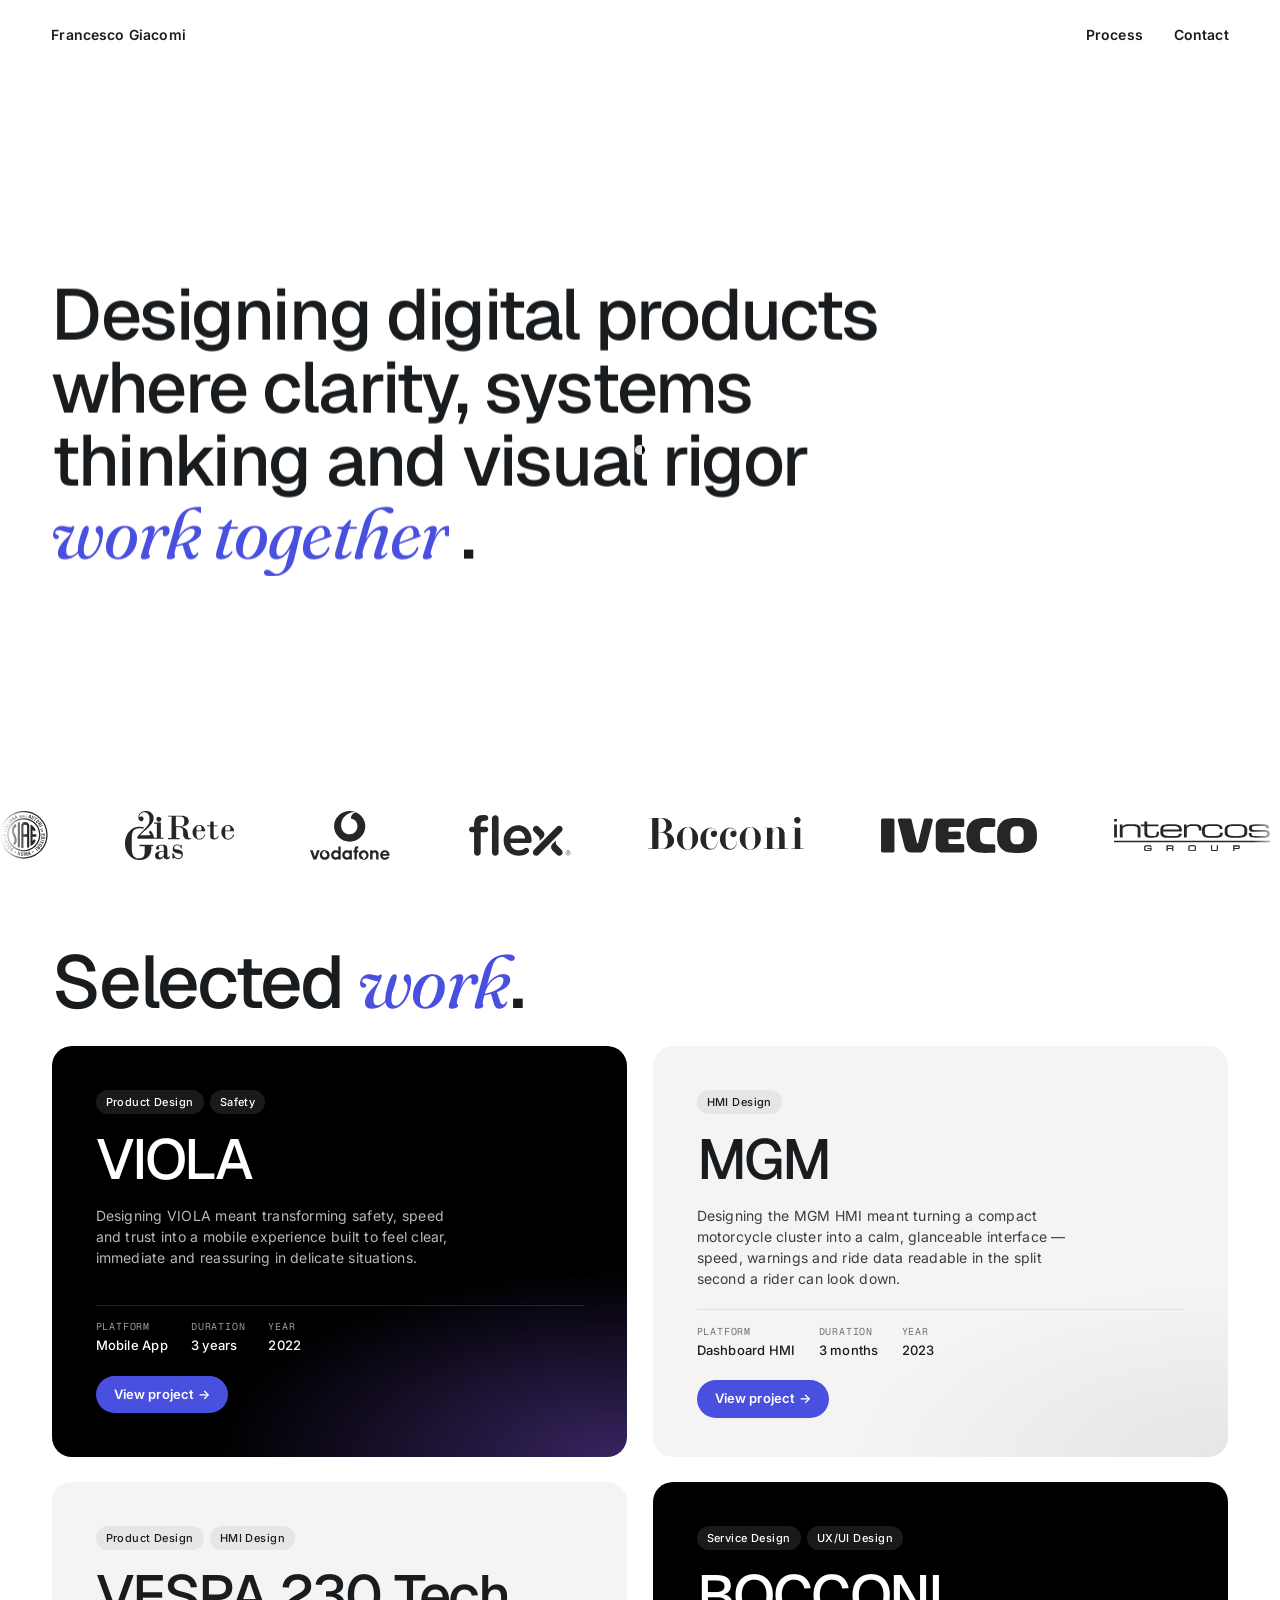
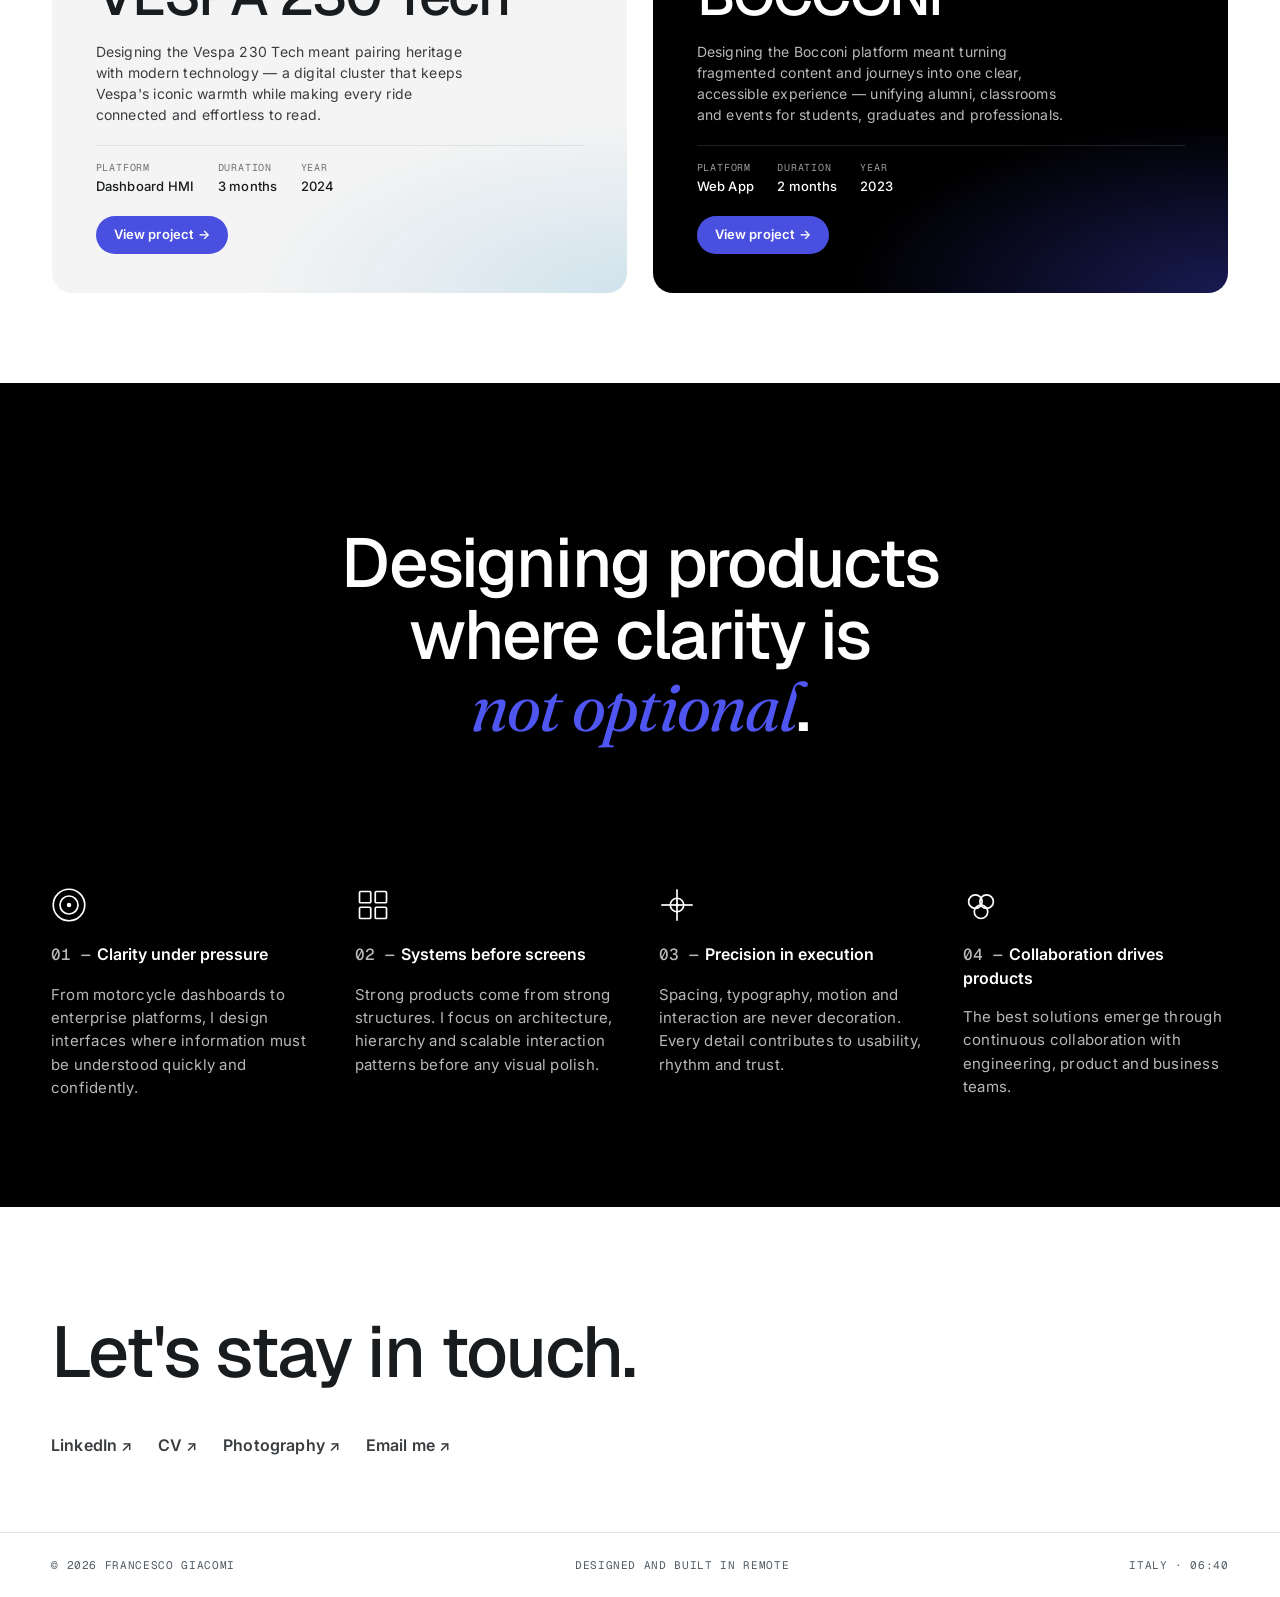
==== commit 33bb1311: "Anonymize Moto Guzzi client to MGM site-wide; remove revealing website link https://claude.ai/code/s" ====
--- a/index.html
+++ b/index.html
@@ -9,7 +9,7 @@
   <link rel="preconnect" href="https://fonts.googleapis.com" />
   <link rel="preconnect" href="https://fonts.gstatic.com" crossorigin />
   <link href="https://fonts.googleapis.com/css2?family=Geist:wght@400;500;600;700&family=Geist+Mono:wght@400;500;600&family=Inter:wght@400;500;600;700&family=Fraunces:ital,opsz,wght@1,9..144,400;1,9..144,500&display=swap" rel="stylesheet" />
-  <link rel="stylesheet" href="assets/css/styles.css?v=3" />
+  <link rel="stylesheet" href="assets/css/styles.css" />
 </head>
 <body>
   <div class="cursor" id="cursor" aria-hidden="true">
@@ -130,15 +130,15 @@
         </li>
 
         <li class="work work--light work--guzzi work--reveal" data-reveal>
-          <a class="work__link" href="#" data-cursor="hover">
+          <a class="work__link" href="projects/guzzi.html" data-cursor="hover">
             <div class="work__content">
               <div class="work__head">
                 <div class="work__chips">
                   <span class="work__chip">HMI Design</span>
                 </div>
-                <h3 class="work__title">MOTO GUZZI</h3>
+                <h3 class="work__title">MGM</h3>
                 <p class="work__desc">
-                  Designing the Moto Guzzi HMI meant turning a compact
+                  Designing the MGM HMI meant turning a compact
                   motorcycle cluster into a calm, glanceable interface —
                   speed, warnings and ride data readable in the split
                   second a rider can look down.
@@ -163,7 +163,7 @@
         </li>
 
         <li class="work work--light work--vespa work--reveal" data-reveal>
-          <a class="work__link" href="#" data-cursor="hover">
+          <a class="work__link" href="projects/vespa.html" data-cursor="hover">
             <div class="work__content">
               <div class="work__head">
                 <div class="work__chips">
--- a/assets/css/styles.css
+++ b/assets/css/styles.css
@@ -1157,7 +1157,7 @@
    ============================================================ */
 [data-reveal] {
   opacity: 0;
-  transform: translateY(24px);
+  transform: translateY(44px);
   transition:
     opacity .9s var(--ease-out),
     transform .9s var(--ease-out);
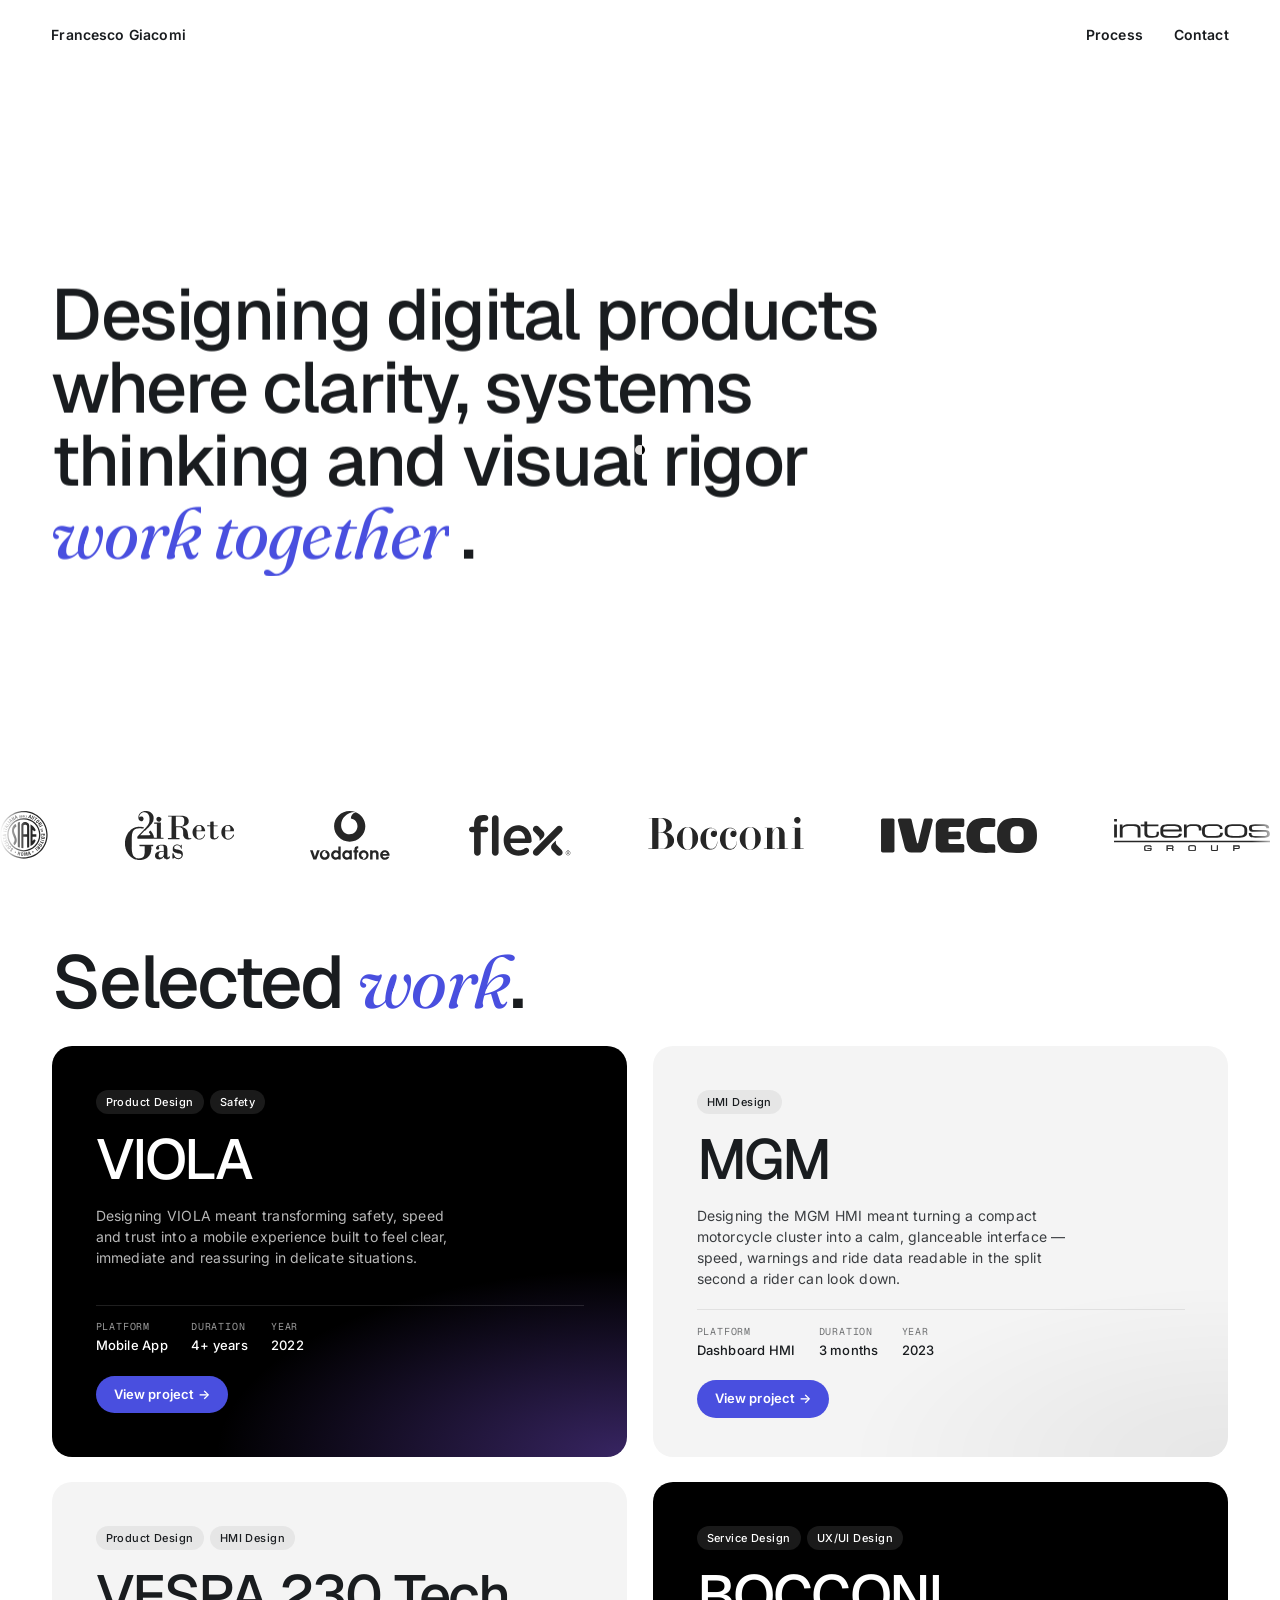
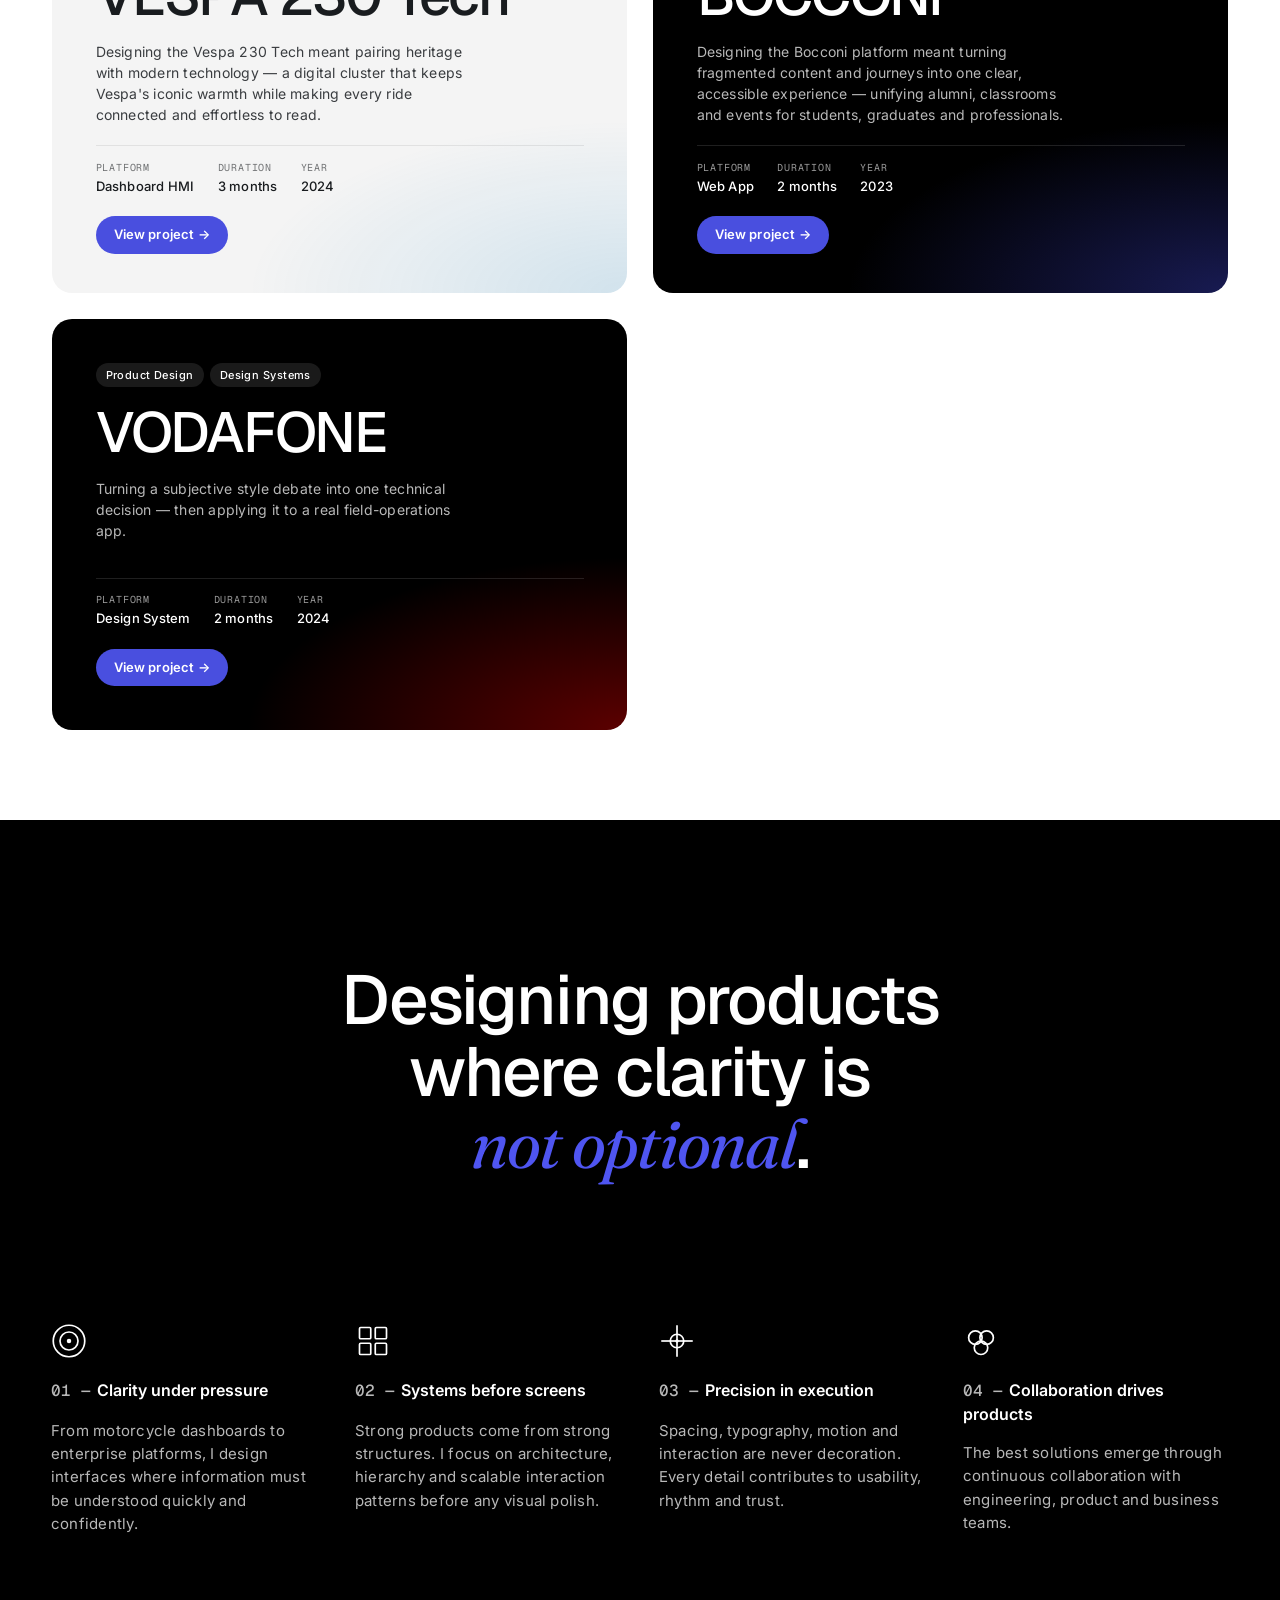
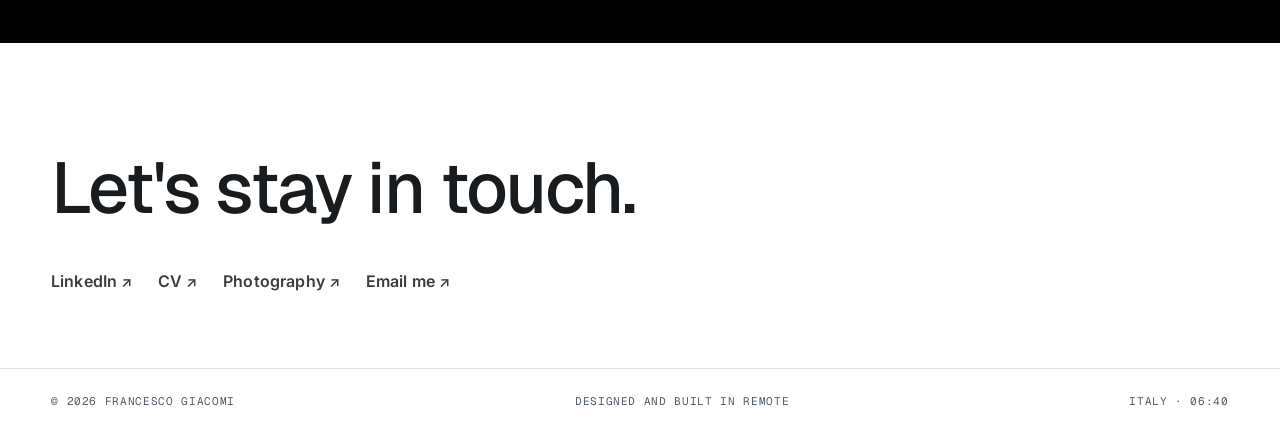
==== commit cbfd466b: "Add VODAFONE case study as 5th project Adds projects/vodafone.html following the same technical stru" ====
--- a/index.html
+++ b/index.html
@@ -116,7 +116,7 @@
               <div class="work__foot">
                 <dl class="work__meta">
                   <div><dt>Platform</dt><dd>Mobile App</dd></div>
-                  <div><dt>Duration</dt><dd>3 years</dd></div>
+                  <div><dt>Duration</dt><dd>4+ years</dd></div>
                   <div><dt>Year</dt><dd>2022</dd></div>
                 </dl>
                 <span class="work__cta">View project →</span>
@@ -197,7 +197,7 @@
         </li>
 
         <li class="work work--dark work--bocconi work--reveal" data-reveal>
-          <a class="work__link" href="#" data-cursor="hover">
+          <a class="work__link" href="projects/bocconi.html" data-cursor="hover">
             <div class="work__content">
               <div class="work__head">
                 <div class="work__chips">
@@ -226,6 +226,39 @@
               <span class="reveal-smoke reveal-smoke--back reveal-smoke--2"></span>
               <img src="assets/img/projects/bocconi.webp" alt="" class="reveal-img reveal-img--wide"
                    onerror="this.style.display='none'" />
+            </div>
+          </a>
+        </li>
+
+        <li class="work work--dark work--vodafone work--reveal" data-reveal>
+          <a class="work__link" href="projects/vodafone.html" data-cursor="hover">
+            <div class="work__content">
+              <div class="work__head">
+                <div class="work__chips">
+                  <span class="work__chip">Product Design</span>
+                  <span class="work__chip">Design Systems</span>
+                </div>
+                <h3 class="work__title">VODAFONE</h3>
+                <p class="work__desc">
+                  Turning a subjective style debate into one technical
+                  decision — then applying it to a real field-operations
+                  app.
+                </p>
+              </div>
+              <div class="work__foot">
+                <dl class="work__meta">
+                  <div><dt>Platform</dt><dd>Design System</dd></div>
+                  <div><dt>Duration</dt><dd>2 months</dd></div>
+                  <div><dt>Year</dt><dd>2024</dd></div>
+                </dl>
+                <span class="work__cta">View project →</span>
+              </div>
+            </div>
+            <div class="work__device work__device--reveal" aria-hidden="true">
+              <img src="assets/img/projects/vodafone.webp" alt="" class="reveal-img reveal-img--cover"
+                   onerror="this.style.display='none'" />
+              <span class="reveal-smoke"></span>
+              <span class="reveal-smoke reveal-smoke--2"></span>
             </div>
           </a>
         </li>
--- a/assets/css/styles.css
+++ b/assets/css/styles.css
@@ -624,6 +624,8 @@
 .work--guzzi.work--reveal { --reveal-glow: 150, 160, 180; } /* cool neutral backlight */
 .work--hmi   { background: radial-gradient(110% 70% at 100% 100%, rgba(0,168,126,.20) 0%, transparent 60%), var(--surface-soft); }
 .work--bocconi { background: radial-gradient(110% 70% at 100% 100%, rgba(58,64,196,.42) 0%, transparent 60%), var(--canvas-dark); }
+.work--vodafone { background: radial-gradient(110% 70% at 100% 100%, rgba(230,0,0,.40) 0%, transparent 60%), var(--canvas-dark); }
+.work--vodafone.work--reveal { --reveal-glow: 230, 0, 0; }
 
 /* Card internal grid — content left, device right */
 .work__link {
